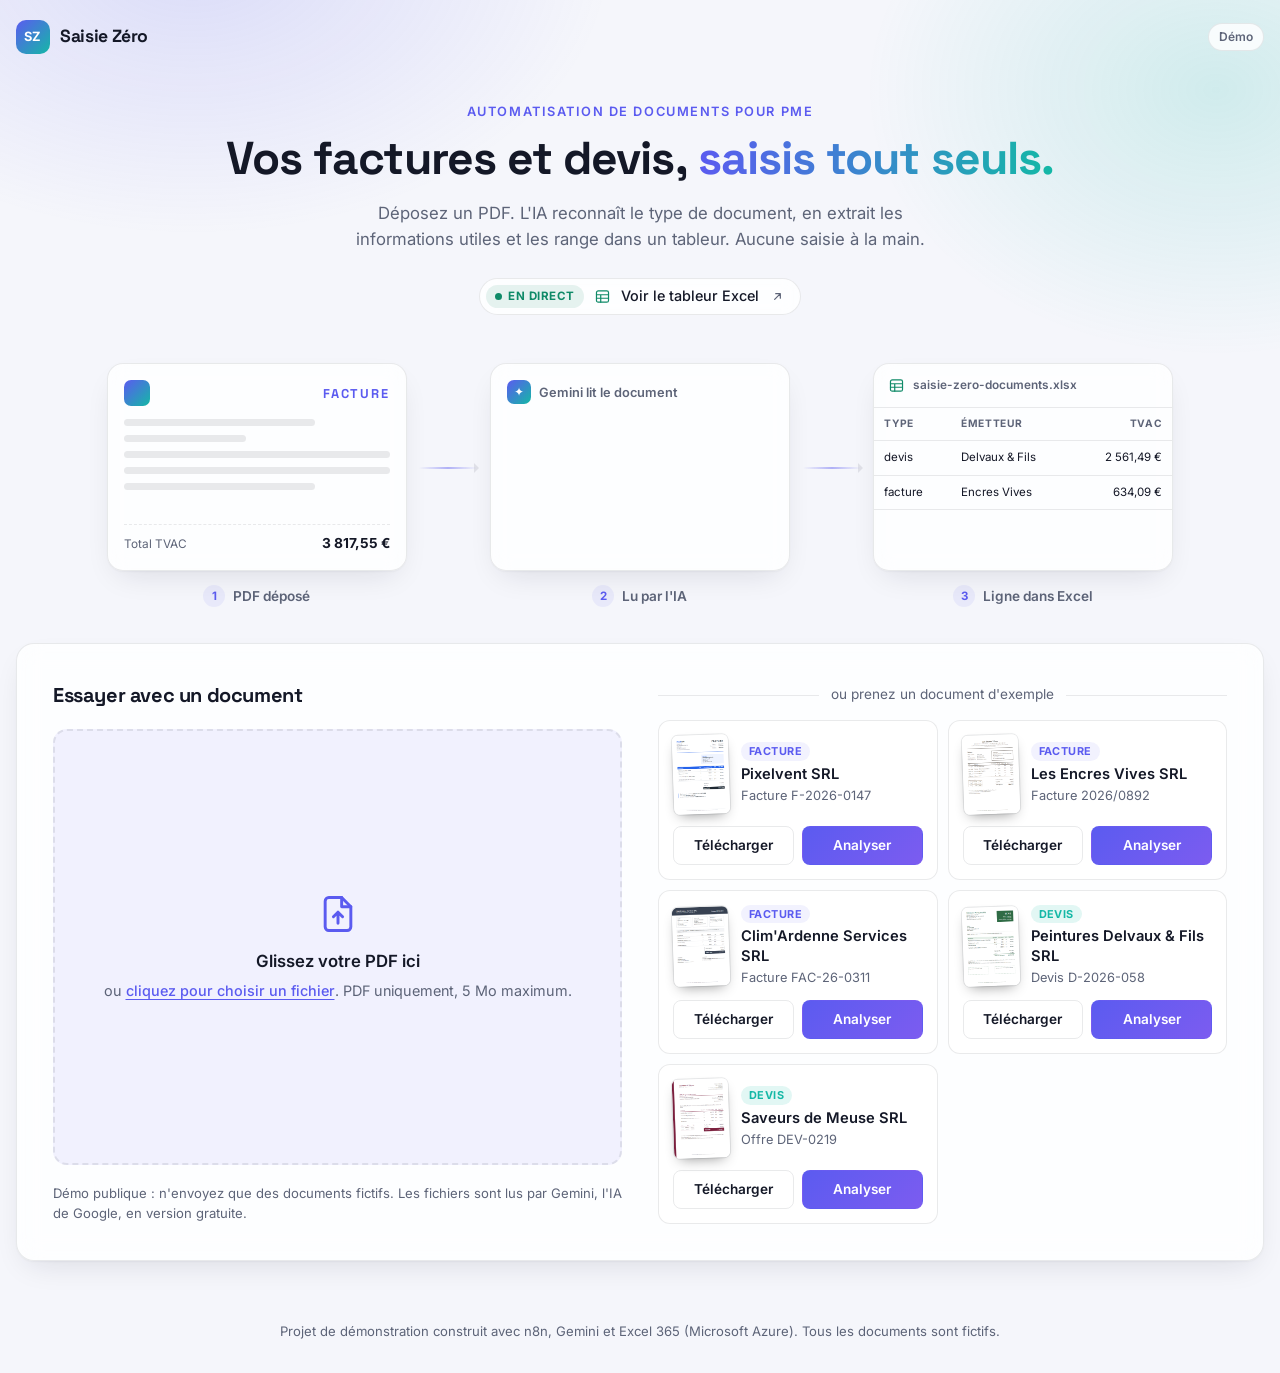
==== site/index.html @ 856dcf33 "Saisie Zéro : démo d'automatisation de factures et devis Page web (Vercel), workflow n8n (Gemini, Ex" ====
<!doctype html>
<html lang="fr">
<head>
  <meta charset="utf-8">
  <meta name="viewport" content="width=device-width, initial-scale=1">
  <title>Saisie Zéro</title>
  <meta name="description" content="Démo : l'IA lit une facture ou un devis en PDF, en extrait les informations et les range dans un tableur Excel.">
  <meta property="og:title" content="Saisie Zéro : vos factures et devis, saisis tout seuls">
  <meta property="og:description" content="Démo d'automatisation pour PME : déposez un PDF, l'IA en extrait les informations et ajoute une ligne dans un tableur Excel.">
  <meta property="og:type" content="website">
  <meta property="og:url" content="https://saisie-zero.vercel.app/">
  <meta name="theme-color" content="#0b0d17">
  <link rel="icon" href="data:image/svg+xml,%3Csvg xmlns='http://www.w3.org/2000/svg' viewBox='0 0 64 64'%3E%3Cdefs%3E%3ClinearGradient id='g' x1='0' y1='0' x2='1' y2='1'%3E%3Cstop offset='0' stop-color='%235b5bf0'/%3E%3Cstop offset='1' stop-color='%2314b8a6'/%3E%3C/linearGradient%3E%3C/defs%3E%3Crect width='64' height='64' rx='16' fill='url(%23g)'/%3E%3Ctext x='32' y='41' font-family='Arial,sans-serif' font-size='26' font-weight='700' fill='%23fff' text-anchor='middle'%3ESZ%3C/text%3E%3C/svg%3E">
  <link rel="preconnect" href="https://fonts.googleapis.com">
  <link rel="preconnect" href="https://fonts.gstatic.com" crossorigin>
  <link rel="stylesheet" href="https://fonts.googleapis.com/css2?family=Inter:wght@400;500;600;700&family=Space+Grotesk:wght@500;600;700&display=swap">
  <link rel="stylesheet" href="style.css">
</head>
<body>
  <div class="halo" aria-hidden="true"></div>

  <header class="barre">
    <div class="marque">
      <span class="marque__logo" aria-hidden="true">SZ</span>
      <span class="marque__nom">Saisie Zéro</span>
    </div>
    <span class="pastille">Démo</span>
  </header>

  <main>
    <section class="hero">
      <p class="surtitre">Automatisation de documents pour PME</p>
      <h1>Vos factures et devis, <span class="degrade">saisis tout seuls.</span></h1>
      <p class="chapo">Déposez un PDF. L'IA reconnaît le type de document, en extrait les informations utiles et les range dans un tableur. Aucune saisie à la main.</p>

      <p class="tableur-direct" id="tableur-direct" hidden>
        <a class="bouton-tableur" id="tableur-direct-a" href="#" target="_blank" rel="noopener"
           title="Ouvrez le classeur, analysez un document, puis actualisez-le : la nouvelle ligne apparaît en bas du tableau.">
          <span class="bouton-tableur__direct"><i></i>En direct</span>
          <svg class="bouton-tableur__icone" viewBox="0 0 24 24" aria-hidden="true"><rect x="3.5" y="4" width="17" height="16" rx="2.5"/><path d="M3.5 9.5h17M3.5 14.5h17M9.5 9.5V20"/></svg>
          Voir le tableur Excel
          <svg class="bouton-tableur__fleche" viewBox="0 0 24 24" aria-hidden="true"><path d="M8 16 16 8M9.5 8H16v6.5"/></svg>
        </a>
      </p>

      <!-- Animation qui raconte le traitement : PDF, lecture par l'IA, ligne dans Excel (décorative) -->
      <p class="visuellement-cache">Fonctionnement : 1. vous déposez un PDF, 2. l'IA le lit et en extrait les informations, 3. une ligne est ajoutée dans le tableur Excel.</p>
      <div class="scene" aria-hidden="true">
        <div class="scene__etape">
          <div class="scene__carte scene__pdf">
            <div class="pdf__entete"><span class="pdf__logo"></span><span class="pdf__titre">FACTURE</span></div>
            <span class="pdf__barre pdf__barre--moyenne"></span>
            <span class="pdf__barre pdf__barre--courte"></span>
            <span class="pdf__barre"></span>
            <span class="pdf__barre"></span>
            <span class="pdf__barre pdf__barre--moyenne"></span>
            <div class="pdf__total"><span>Total TVAC</span><b>3 817,55 €</b></div>
            <span class="pdf__scan"></span>
          </div>
          <p class="scene__legende"><span>1</span>PDF déposé</p>
        </div>

        <div class="scene__fleche scene__fleche--1"><span></span></div>

        <div class="scene__etape">
          <div class="scene__carte scene__ia">
            <div class="ia__tete"><span class="ia__puce">✦</span>Gemini lit le document</div>
            <div class="ia__champ ia__champ--1"><small>Fournisseur</small><b>Pixelvent SRL</b></div>
            <div class="ia__champ ia__champ--2"><small>Numéro</small><b>F-2026-0147</b></div>
            <div class="ia__champ ia__champ--3"><small>Total TVAC</small><b>3 817,55 €</b></div>
          </div>
          <p class="scene__legende"><span>2</span>Lu par l'IA</p>
        </div>

        <div class="scene__fleche scene__fleche--2"><span></span></div>

        <div class="scene__etape">
          <div class="scene__carte scene__excel">
            <div class="xl__tete">
              <svg viewBox="0 0 24 24"><rect x="3.5" y="4" width="17" height="16" rx="2.5"/><path d="M3.5 9.5h17M3.5 14.5h17M9.5 9.5V20"/></svg>
              saisie-zero-documents.xlsx
            </div>
            <div class="xl__grille">
              <span class="xl__th">Type</span><span class="xl__th">Émetteur</span><span class="xl__th">TVAC</span>
              <span>devis</span><span>Delvaux &amp; Fils</span><span>2 561,49 €</span>
              <span>facture</span><span>Encres Vives</span><span>634,09 €</span>
              <span class="xl__nouvelle">facture</span><span class="xl__nouvelle">Pixelvent SRL</span><span class="xl__nouvelle">3 817,55 €</span>
            </div>
          </div>
          <p class="scene__legende"><span>3</span>Ligne dans Excel</p>
        </div>
      </div>
    </section>

    <section class="carte depot" aria-labelledby="titre-depot">
      <div class="depot__gauche">
        <h2 id="titre-depot">Essayer avec un document</h2>

        <label class="zone-depot" id="zone-depot" for="champ-fichier" data-etat="attente">
          <input type="file" id="champ-fichier" accept="application/pdf,.pdf" hidden>
          <span class="zone-depot__icone" id="zone-icone" aria-hidden="true"></span>
          <span class="zone-depot__titre" id="zone-titre" aria-live="polite">Glissez votre PDF ici</span>
          <span class="zone-depot__aide" id="zone-aide">ou <span class="lien">cliquez pour choisir un fichier</span>. PDF uniquement, 5 Mo maximum.</span>
        </label>

        <p class="avertissement">Démo publique : n'envoyez que des documents fictifs. Les fichiers sont lus par Gemini, l'IA de Google, en version gratuite.</p>
      </div>

      <div class="depot__droite">
        <div class="separateur"><span>ou prenez un document d'exemple</span></div>
        <ul class="exemples" id="liste-exemples"></ul>
      </div>
    </section>


    <section class="carte resultat" id="resultat" aria-labelledby="titre-resultat" hidden>
      <div class="resultat__entete">
        <div>
          <p class="badge" id="resultat-type"></p>
          <h2 id="titre-resultat" class="resultat__numero">
            <span id="resultat-numero"></span>
          </h2>
        </div>
        <dl class="meta" id="resultat-meta"></dl>
      </div>

      <div class="confirmation-excel" id="lien-tableur" hidden>
        <span class="confirmation-excel__icone" aria-hidden="true">
          <svg viewBox="0 0 24 24"><rect x="3.5" y="4" width="17" height="16" rx="2.5"/><path d="M3.5 9.5h17M3.5 14.5h17M9.5 9.5V20"/></svg>
        </span>
        <div class="confirmation-excel__texte">
          <p class="confirmation-excel__titre">Ligne envoyée dans Excel</p>
          <p class="confirmation-excel__aide">Elle arrive dans le classeur public en quelques secondes. S'il est déjà ouvert, actualisez-le.</p>
        </div>
        <a class="confirmation-excel__bouton" id="lien-tableur-a" href="#" target="_blank" rel="noopener">
          Ouvrir le classeur
          <svg viewBox="0 0 24 24" aria-hidden="true"><path d="M8 16 16 8M9.5 8H16v6.5"/></svg>
        </a>
      </div>

      <div class="parties">
        <div class="partie">
          <p class="partie__role">Émetteur</p>
          <p class="partie__nom" id="resultat-emetteur-nom"></p>
          <p class="partie__tva" id="resultat-emetteur-tva"></p>
        </div>
        <div class="partie">
          <p class="partie__role">Client</p>
          <p class="partie__nom" id="resultat-client-nom"></p>
          <p class="partie__tva" id="resultat-client-tva"></p>
        </div>
      </div>

      <div class="tableau-defilant">
        <table>
          <thead>
            <tr>
              <th scope="col">Désignation</th>
              <th scope="col" class="nombre">Qté</th>
              <th scope="col" class="nombre"><span class="libelle-long">Prix unitaire HTVA</span><span class="libelle-court">P.U. HTVA</span></th>
              <th scope="col" class="nombre">TVA</th>
            </tr>
          </thead>
          <tbody id="resultat-lignes"></tbody>
        </table>
      </div>

      <dl class="totaux" id="resultat-totaux"></dl>
    </section>
  </main>

  <footer class="pied">
    Projet de démonstration construit avec n8n, Gemini et Excel 365 (Microsoft Azure). Tous les documents sont fictifs.
  </footer>

  <div class="voile-depot" id="voile-depot" aria-hidden="true">
    <div class="voile-depot__cadre">Lâchez le PDF pour l'analyser</div>
  </div>

  <script src="config.js"></script>
  <script src="app.js"></script>
</body>
</html>
---- site/style.css ----
:root {
  --fond: #f5f6fb;
  --fond-halo-1: rgba(99, 102, 241, 0.18);
  --fond-halo-2: rgba(20, 184, 166, 0.16);
  --carte: rgba(255, 255, 255, 0.82);
  --carte-pleine: #ffffff;
  --texte: #141827;
  --discret: #5d6478;
  --bordure: rgba(20, 24, 39, 0.09);
  --accent: #5b5bf0;
  --accent-2: #14b8a6;
  --accent-doux: rgba(91, 91, 240, 0.08);
  --erreur: #c0262d;
  --erreur-doux: rgba(192, 38, 45, 0.08);
  --succes: #0f8a68;
  --succes-doux: rgba(15, 138, 104, 0.1);
  --ombre: 0 1px 2px rgba(20, 24, 39, 0.04), 0 12px 32px -12px rgba(20, 24, 39, 0.14);
  color-scheme: light;
}

@media (prefers-color-scheme: dark) {
  :root {
    --fond: #0b0d17;
    --fond-halo-1: rgba(99, 102, 241, 0.28);
    --fond-halo-2: rgba(20, 184, 166, 0.18);
    --carte: rgba(22, 25, 41, 0.78);
    --carte-pleine: #161929;
    --texte: #eceef7;
    --discret: #9aa0b8;
    --bordure: rgba(255, 255, 255, 0.08);
    --accent: #8b8cff;
    --accent-2: #2dd4bf;
    --accent-doux: rgba(139, 140, 255, 0.1);
    --erreur: #ff8a8f;
    --erreur-doux: rgba(255, 138, 143, 0.1);
    --succes: #4ade9b;
    --succes-doux: rgba(74, 222, 155, 0.1);
    --ombre: 0 1px 2px rgba(0, 0, 0, 0.3), 0 16px 40px -16px rgba(0, 0, 0, 0.6);
    color-scheme: dark;
  }
}

/* Un élément marqué hidden reste caché, même si une autre règle lui donne un display. */
[hidden] { display: none !important; }

* { box-sizing: border-box; }

body {
  margin: 0;
  min-height: 100vh;
  background: var(--fond);
  color: var(--texte);
  font-family: "Inter", system-ui, -apple-system, "Segoe UI", sans-serif;
  line-height: 1.55;
  -webkit-font-smoothing: antialiased;
}

.halo {
  position: fixed;
  inset: 0;
  z-index: -1;
  pointer-events: none;
  background:
    radial-gradient(600px 400px at 15% -5%, var(--fond-halo-1), transparent 70%),
    radial-gradient(500px 380px at 95% 10%, var(--fond-halo-2), transparent 70%);
}

h1, h2, .marque__nom, .resultat__numero, .totaux .total-final {
  font-family: "Space Grotesk", "Inter", sans-serif;
  letter-spacing: -0.02em;
}

a { color: var(--accent); }

/* Barre du haut */
.barre {
  max-width: 1280px;
  margin: 0 auto;
  padding: 20px 16px 0;
  display: flex;
  align-items: center;
  justify-content: space-between;
}
.marque { display: flex; align-items: center; gap: 10px; }
.marque__logo {
  display: grid;
  place-items: center;
  width: 34px;
  height: 34px;
  border-radius: 10px;
  background: linear-gradient(135deg, var(--accent), var(--accent-2));
  color: #fff;
  font-weight: 700;
  font-size: 0.8rem;
  letter-spacing: 0.02em;
}
.marque__nom { font-weight: 700; font-size: 1.1rem; }
.pastille {
  font-size: 0.75rem;
  font-weight: 600;
  padding: 4px 10px;
  border-radius: 999px;
  border: 1px solid var(--bordure);
  color: var(--discret);
  background: var(--carte);
}

main {
  max-width: 1280px;
  margin: 0 auto;
  padding: 0 16px 40px;
}

/* Accroche */
.hero { padding: 56px 0 36px; text-align: center; }
.surtitre {
  margin: 0 0 12px;
  font-size: 0.8rem;
  font-weight: 600;
  text-transform: uppercase;
  letter-spacing: 0.12em;
  color: var(--accent);
}
.hero h1 {
  margin: 0 auto 16px;
  max-width: 720px;
  font-size: clamp(2rem, 5vw, 3.2rem);
  line-height: 1.08;
}
.degrade {
  background: linear-gradient(90deg, var(--accent), var(--accent-2));
  -webkit-background-clip: text;
  background-clip: text;
  color: transparent;
}
.chapo { margin: 0 auto; max-width: 600px; color: var(--discret); font-size: 1.05rem; }

/* Bouton discret vers le classeur Excel public */
.tableur-direct { margin: 26px auto 0; display: flex; justify-content: center; }
.bouton-tableur {
  display: inline-flex;
  align-items: center;
  gap: 10px;
  padding: 6px 14px 6px 6px;
  border-radius: 999px;
  border: 1px solid var(--bordure);
  background: var(--carte);
  color: var(--texte);
  font-weight: 500;
  font-size: 0.9rem;
  text-decoration: none;
  backdrop-filter: blur(8px);
  transition: border-color 0.2s, transform 0.2s, box-shadow 0.2s;
}
.bouton-tableur:hover {
  border-color: color-mix(in srgb, var(--succes) 55%, transparent);
  box-shadow: 0 0 0 4px var(--succes-doux);
  transform: translateY(-1px);
}
.bouton-tableur__direct {
  display: inline-flex;
  align-items: center;
  gap: 6px;
  padding: 3px 9px;
  border-radius: 999px;
  background: var(--succes-doux);
  color: var(--succes);
  font-size: 0.72rem;
  font-weight: 700;
  letter-spacing: 0.04em;
  text-transform: uppercase;
}
.bouton-tableur__direct i {
  width: 7px;
  height: 7px;
  border-radius: 50%;
  background: var(--succes);
  animation: pouls 1.8s ease-out infinite;
}
@keyframes pouls {
  0% { box-shadow: 0 0 0 0 color-mix(in srgb, var(--succes) 60%, transparent); }
  70%, 100% { box-shadow: 0 0 0 7px transparent; }
}
.bouton-tableur svg { width: 17px; height: 17px; fill: none; stroke: currentColor; stroke-width: 1.7; stroke-linecap: round; stroke-linejoin: round; }
.bouton-tableur__icone { color: var(--succes); }
.bouton-tableur__fleche { color: var(--discret); transition: transform 0.2s; }
.bouton-tableur:hover .bouton-tableur__fleche { transform: translate(2px, -2px); color: var(--texte); }

.visuellement-cache {
  position: absolute;
  width: 1px;
  height: 1px;
  overflow: hidden;
  clip: rect(0 0 0 0);
  white-space: nowrap;
}

/* Scène animée : PDF, lecture par l'IA, ligne dans Excel. Un cycle dure 9 s, toutes les étapes sont synchronisées. */
.scene {
  --cycle: 9s;
  margin: 48px auto 0;
  max-width: 1080px;
  display: grid;
  grid-template-columns: 1fr 70px 1fr 70px 1fr;
  align-items: center;
  text-align: left;
}
.scene__etape { display: flex; flex-direction: column; align-items: center; gap: 14px; }
.scene__carte {
  position: relative;
  width: 100%;
  max-width: 300px;
  height: 208px;
  padding: 16px;
  border-radius: 16px;
  border: 1px solid var(--bordure);
  background: var(--carte);
  box-shadow: var(--ombre);
  overflow: hidden;
  backdrop-filter: blur(10px);
}
.scene__legende {
  margin: 0;
  display: flex;
  align-items: center;
  gap: 8px;
  font-size: 0.85rem;
  font-weight: 600;
  color: var(--discret);
}
.scene__legende span {
  display: grid;
  place-items: center;
  width: 22px;
  height: 22px;
  border-radius: 50%;
  background: var(--accent-doux);
  color: var(--accent);
  font-size: 0.72rem;
  font-weight: 700;
}

/* 1. Le PDF, balayé par un trait lumineux */
.scene__pdf { display: flex; flex-direction: column; gap: 9px; animation: pdf-actif var(--cycle) ease-in-out infinite; }
.pdf__entete { display: flex; align-items: center; justify-content: space-between; margin-bottom: 4px; }
.pdf__logo { width: 26px; height: 26px; border-radius: 7px; background: linear-gradient(135deg, var(--accent), var(--accent-2)); }
.pdf__titre { font-family: "Space Grotesk", sans-serif; font-size: 0.8rem; font-weight: 700; letter-spacing: 0.14em; color: var(--accent); }
.pdf__barre { display: block; height: 7px; width: 100%; border-radius: 4px; background: var(--bordure); }
.pdf__barre--moyenne { width: 72%; }
.pdf__barre--courte { width: 46%; }
.pdf__total {
  margin-top: auto;
  display: flex;
  justify-content: space-between;
  align-items: baseline;
  padding-top: 8px;
  gap: 10px;
  border-top: 1px dashed var(--bordure);
  font-size: 0.74rem;
  color: var(--discret);
}
.pdf__total b { color: var(--texte); font-size: 0.86rem; white-space: nowrap; }
.pdf__scan {
  position: absolute;
  left: 0;
  right: 0;
  top: 0;
  height: 44px;
  background: linear-gradient(180deg, transparent, color-mix(in srgb, var(--accent) 22%, transparent) 70%, var(--accent));
  opacity: 0;
  animation: scan var(--cycle) ease-in-out infinite;
}
@keyframes scan {
  0%, 4% { transform: translateY(-50px); opacity: 0; }
  8% { opacity: 1; }
  28% { transform: translateY(208px); opacity: 1; }
  30%, 100% { transform: translateY(208px); opacity: 0; }
}
@keyframes pdf-actif {
  0%, 4%, 32%, 100% { border-color: var(--bordure); }
  10%, 26% { border-color: color-mix(in srgb, var(--accent) 60%, transparent); }
}

/* Flèches : un point lumineux voyage d'une étape à l'autre */
.scene__fleche { position: relative; height: 2px; margin: 0 6px 34px; background: linear-gradient(90deg, transparent, color-mix(in srgb, var(--accent) 45%, transparent), transparent); }
.scene__fleche::after {
  content: "";
  position: absolute;
  right: -2px;
  top: -4px;
  border: 5px solid transparent;
  border-left-color: var(--bordure);
  border-right: 0;
}
.scene__fleche span {
  position: absolute;
  top: -3px;
  left: 0;
  width: 8px;
  height: 8px;
  border-radius: 50%;
  background: var(--accent-2);
  box-shadow: 0 0 12px var(--accent-2);
  opacity: 0;
}
.scene__fleche--1 span { animation: voyage-1 var(--cycle) ease-in-out infinite; }
.scene__fleche--2 span { animation: voyage-2 var(--cycle) ease-in-out infinite; }
@keyframes voyage-1 {
  0%, 28% { left: 0; opacity: 0; }
  30% { opacity: 1; }
  38% { left: calc(100% - 8px); opacity: 1; }
  40%, 100% { left: calc(100% - 8px); opacity: 0; }
}
@keyframes voyage-2 {
  0%, 58% { left: 0; opacity: 0; }
  60% { opacity: 1; }
  68% { left: calc(100% - 8px); opacity: 1; }
  70%, 100% { left: calc(100% - 8px); opacity: 0; }
}

/* 2. L'IA : les champs extraits apparaissent un par un */
.scene__ia { display: flex; flex-direction: column; gap: 8px; }
.ia__tete { display: flex; align-items: center; gap: 8px; font-size: 0.8rem; font-weight: 600; color: var(--discret); margin-bottom: 2px; }
.ia__puce {
  display: grid;
  place-items: center;
  width: 24px;
  height: 24px;
  border-radius: 7px;
  background: linear-gradient(135deg, var(--accent), var(--accent-2));
  color: #fff;
  font-size: 0.75rem;
  animation: reflexion var(--cycle) ease-in-out infinite;
}
@keyframes reflexion {
  0%, 38%, 62%, 100% { transform: scale(1); }
  44%, 56% { transform: scale(1.12) rotate(12deg); }
}
.ia__champ {
  display: flex;
  justify-content: space-between;
  align-items: baseline;
  gap: 10px;
  padding: 7px 10px;
  border-radius: 9px;
  border: 1px solid var(--bordure);
  background: var(--accent-doux);
  font-size: 0.8rem;
  opacity: 0;
  transform: translateY(6px);
}
.ia__champ small { color: var(--discret); font-size: 0.7rem; }
.ia__champ b { white-space: nowrap; }
.ia__champ--1 { animation: champ-1 var(--cycle) ease-out infinite; }
.ia__champ--2 { animation: champ-2 var(--cycle) ease-out infinite; }
.ia__champ--3 { animation: champ-3 var(--cycle) ease-out infinite; }
@keyframes champ-1 { 0%, 40% { opacity: 0; transform: translateY(6px); } 44%, 92% { opacity: 1; transform: none; } 97%, 100% { opacity: 0; transform: none; } }
@keyframes champ-2 { 0%, 46% { opacity: 0; transform: translateY(6px); } 50%, 92% { opacity: 1; transform: none; } 97%, 100% { opacity: 0; transform: none; } }
@keyframes champ-3 { 0%, 52% { opacity: 0; transform: translateY(6px); } 56%, 92% { opacity: 1; transform: none; } 97%, 100% { opacity: 0; transform: none; } }

/* 3. Excel : la nouvelle ligne arrive en bas du tableau */
.scene__excel { padding: 0; }
.xl__tete {
  display: flex;
  align-items: center;
  gap: 8px;
  padding: 12px 14px;
  border-bottom: 1px solid var(--bordure);
  font-size: 0.74rem;
  font-weight: 600;
  color: var(--discret);
}
.xl__tete svg { width: 17px; height: 17px; flex-shrink: 0; fill: none; stroke: var(--succes); stroke-width: 1.7; stroke-linecap: round; stroke-linejoin: round; }
.xl__grille { display: grid; grid-template-columns: 0.8fr 1.3fr 1fr; font-size: 0.72rem; }
.xl__grille span {
  padding: 8px 10px;
  border-bottom: 1px solid var(--bordure);
  white-space: nowrap;
  overflow: hidden;
  text-overflow: ellipsis;
}
.xl__grille span:nth-child(3n) { text-align: right; }
.xl__th { font-weight: 700; color: var(--discret); text-transform: uppercase; font-size: 0.64rem; letter-spacing: 0.06em; }
.xl__nouvelle { font-weight: 600; opacity: 0; animation: nouvelle-ligne var(--cycle) ease-out infinite; }
@keyframes nouvelle-ligne {
  0%, 68% { opacity: 0; transform: translateY(10px); background: transparent; }
  72% { opacity: 1; transform: none; background: color-mix(in srgb, var(--succes) 28%, transparent); }
  86%, 92% { opacity: 1; transform: none; background: var(--succes-doux); }
  97%, 100% { opacity: 0; transform: none; background: transparent; }
}

/* Téléphone : les étapes s'empilent, les flèches deviennent verticales */
@media (max-width: 760px) {
  .scene { grid-template-columns: 1fr; justify-items: center; gap: 6px; }
  .scene__etape { width: 100%; max-width: 300px; }
  .scene__carte { max-width: none; height: 190px; }
  .scene__fleche { width: 2px; height: 34px; margin: 4px 0 8px; }
  .scene__fleche::after { right: -4px; top: auto; bottom: -2px; border: 5px solid transparent; border-top-color: var(--bordure); border-bottom: 0; }
  .scene__fleche span { left: -3px; }
  .scene__fleche--1 span { animation-name: descente-1; }
  .scene__fleche--2 span { animation-name: descente-2; }
}
@keyframes descente-1 { 0%, 28% { top: 0; opacity: 0; } 30% { opacity: 1; } 38% { top: calc(100% - 8px); opacity: 1; } 40%, 100% { top: calc(100% - 8px); opacity: 0; } }
@keyframes descente-2 { 0%, 58% { top: 0; opacity: 0; } 60% { opacity: 1; } 68% { top: calc(100% - 8px); opacity: 1; } 70%, 100% { top: calc(100% - 8px); opacity: 0; } }

/* Mouvement réduit demandé par le système : état final directement, sans animation */
@media (prefers-reduced-motion: reduce) {
  .scene *, .bouton-tableur__direct i { animation: none !important; }
  .ia__champ, .xl__nouvelle { opacity: 1; transform: none; }
  .xl__nouvelle { background: var(--succes-doux); }
  .pdf__scan, .scene__fleche span { display: none; }
}

/* Cartes */
.carte {
  background: var(--carte);
  backdrop-filter: blur(12px);
  border: 1px solid var(--bordure);
  border-radius: 18px;
  padding: 28px;
  margin-bottom: 20px;
  box-shadow: var(--ombre);
}
.carte h2 { margin: 0 0 18px; font-size: 1.25rem; }

/* Zone de dépôt */
.zone-depot {
  display: flex;
  flex-direction: column;
  align-items: center;
  gap: 6px;
  padding: 40px 16px;
  border: 2px dashed var(--bordure);
  border-radius: 14px;
  text-align: center;
  cursor: pointer;
  background: var(--accent-doux);
  transition: border-color 0.2s, background 0.2s, transform 0.2s;
}
.zone-depot:hover,
.zone-depot.survol {
  border-color: var(--accent);
  background: rgba(91, 91, 240, 0.14);
}
.zone-depot.survol { transform: scale(1.01); }
.zone-depot__icone {
  display: grid;
  place-items: center;
  width: 44px;
  height: 44px;
  margin-bottom: 6px;
}
.zone-depot__icone svg {
  width: 44px;
  height: 44px;
  fill: none;
  stroke: var(--accent);
  stroke-width: 1.6;
  stroke-linecap: round;
  stroke-linejoin: round;
}
.zone-depot__titre { font-weight: 600; font-size: 1.05rem; overflow-wrap: anywhere; }
.zone-depot__aide { color: var(--discret); font-size: 0.9rem; }
/* Étapes affichées dans la zone pendant l'analyse */
.etapes-analyse {
  list-style: none;
  margin: 6px auto 0;
  padding: 0;
  display: grid;
  gap: 6px;
  text-align: left;
  width: max-content;
  max-width: 100%;
}
.etapes-analyse li {
  display: flex;
  align-items: center;
  gap: 10px;
  color: var(--discret);
  opacity: 0.55;
  transition: opacity 0.3s, color 0.3s;
}
.etapes-analyse li::before {
  content: "";
  flex-shrink: 0;
  width: 16px;
  height: 16px;
  border-radius: 50%;
  border: 2px solid var(--bordure);
  box-sizing: border-box;
}
.etapes-analyse li.en-cours { opacity: 1; color: var(--texte); font-weight: 600; }
.etapes-analyse li.en-cours::before {
  border-color: var(--accent);
  border-right-color: transparent;
  animation: tourner 0.8s linear infinite;
}
.etapes-analyse li.fait { opacity: 1; }
.etapes-analyse li.fait::before {
  border: none;
  background: var(--succes) url("data:image/svg+xml,%3Csvg xmlns='http://www.w3.org/2000/svg' viewBox='0 0 16 16'%3E%3Cpath d='m4.5 8.2 2.3 2.3 4.7-4.9' fill='none' stroke='%23fff' stroke-width='2' stroke-linecap='round' stroke-linejoin='round'/%3E%3C/svg%3E") center / 14px no-repeat;
}
.etapes-analyse__temps { display: block; margin-top: 10px; font-size: 0.8rem; color: var(--discret); }
.zone-depot .lien { color: var(--accent); font-weight: 500; text-decoration: underline; text-underline-offset: 3px; }

/* La zone de dépôt affiche aussi l'avancement : analyse en cours, terminé ou erreur */
.zone-depot[data-etat="chargement"] {
  cursor: progress;
  border-style: solid;
  border-color: var(--accent);
  animation: pulsation 1.8s ease-in-out infinite;
}
.zone-depot[data-etat="chargement"] .roue { width: 40px; height: 40px; }
.zone-depot[data-etat="termine"] { border-style: solid; border-color: var(--succes); background: var(--succes-doux); }
.zone-depot[data-etat="termine"] svg { stroke: var(--succes); stroke-width: 2; }
.zone-depot[data-etat="erreur"] { border-style: solid; border-color: var(--erreur); background: var(--erreur-doux); }
.zone-depot[data-etat="erreur"] svg { stroke: var(--erreur); stroke-width: 2; }
.zone-depot[data-etat="erreur"] .zone-depot__titre { color: var(--erreur); }
@keyframes pulsation {
  50% { background: rgba(91, 91, 240, 0.16); }
}

.separateur {
  display: flex;
  align-items: center;
  gap: 12px;
  margin: 26px 0 14px;
  color: var(--discret);
  font-size: 0.85rem;
}
.separateur::before,
.separateur::after { content: ""; flex: 1; height: 1px; background: var(--bordure); }

/* Exemples */
.exemples {
  list-style: none;
  margin: 0;
  padding: 0;
  display: grid;
  grid-template-columns: repeat(auto-fill, minmax(240px, 1fr));
  gap: 10px;
}
.exemple {
  display: flex;
  flex-direction: column;
  gap: 12px;
  padding: 14px;
  border: 1px solid var(--bordure);
  border-radius: 12px;
  background: var(--carte-pleine);
  transition: border-color 0.2s, transform 0.2s;
}
.exemple:hover { border-color: var(--accent); transform: translateY(-2px); }
.exemple__haut { display: flex; align-items: center; gap: 12px; }
.exemple__apercu {
  flex-shrink: 0;
  width: 56px;
  height: 79px;
  object-fit: cover;
  object-position: top;
  border-radius: 6px;
  background: #fff;
  box-shadow: 0 0 0 1px var(--bordure), 0 6px 14px -6px rgba(0, 0, 0, 0.45);
  transform: rotate(-2deg);
  transition: transform 0.25s ease;
}
.exemple:hover .exemple__apercu { transform: rotate(0deg) scale(1.06); }
.exemple__infos { display: flex; flex-direction: column; align-items: flex-start; gap: 2px; min-width: 0; }
.exemple__genre {
  margin-bottom: 2px;
  padding: 1px 8px;
  border-radius: 999px;
  font-size: 0.68rem;
  font-weight: 700;
  letter-spacing: 0.04em;
  text-transform: uppercase;
}
.exemple__genre.facture { background: var(--accent-doux); color: var(--accent); }
.exemple__genre.devis { background: rgba(20, 184, 166, 0.12); color: var(--accent-2); }
.exemple__nom { font-weight: 600; font-size: 0.92rem; line-height: 1.3; }
.exemple__type { color: var(--discret); font-size: 0.8rem; }
.exemple__actions { display: flex; gap: 8px; }

button,
.bouton-lien {
  flex: 1;
  font: inherit;
  font-size: 0.85rem;
  font-weight: 600;
  padding: 8px 12px;
  border-radius: 8px;
  border: 1px solid transparent;
  text-align: center;
  text-decoration: none;
  cursor: pointer;
  transition: filter 0.2s, background 0.2s;
}
button {
  background: linear-gradient(135deg, var(--accent), #7c5cf0);
  color: #fff;
}
button:hover { filter: brightness(1.08); }
.bouton-lien { border-color: var(--bordure); color: var(--texte); background: transparent; }
.bouton-lien:hover { background: var(--accent-doux); }
button:disabled { opacity: 0.45; cursor: not-allowed; filter: none; }

.avertissement { margin: 18px 0 0; font-size: 0.82rem; color: var(--discret); }

.roue {
  width: 28px;
  height: 28px;
  flex-shrink: 0;
  border-radius: 50%;
  background: conic-gradient(from 0deg, transparent, var(--accent), var(--accent-2));
  -webkit-mask: radial-gradient(farthest-side, transparent calc(100% - 4px), #000 calc(100% - 3px));
  mask: radial-gradient(farthest-side, transparent calc(100% - 4px), #000 calc(100% - 3px));
  animation: tourner 0.9s linear infinite;
}
@keyframes tourner { to { transform: rotate(360deg); } }

/* Résultat */
.resultat { animation: apparaitre 0.35s ease-out; }

/* Apparition du résultat, morceau par morceau (--i est posé par app.js) */
.resultat.revele .revele-morceau {
  animation: surgir 0.5s cubic-bezier(0.2, 0.8, 0.2, 1) both;
  animation-delay: calc(var(--i, 0) * 70ms);
}
@keyframes surgir {
  from { opacity: 0; transform: translateY(10px); filter: blur(3px); }
  to { opacity: 1; transform: none; filter: none; }
}

/* Encadré de confirmation : la ligne part dans Excel */
.confirmation-excel {
  display: flex;
  align-items: center;
  gap: 14px;
  margin: 0 0 22px;
  padding: 14px 16px;
  border-radius: 14px;
  border: 1px solid color-mix(in srgb, var(--succes) 40%, transparent);
  background: linear-gradient(100deg, var(--succes-doux), transparent 70%);
}
.confirmation-excel__icone {
  display: grid;
  place-items: center;
  flex-shrink: 0;
  width: 40px;
  height: 40px;
  border-radius: 11px;
  background: var(--succes-doux);
  color: var(--succes);
}
.confirmation-excel__icone svg,
.confirmation-excel__bouton svg { width: 20px; height: 20px; fill: none; stroke: currentColor; stroke-width: 1.7; stroke-linecap: round; stroke-linejoin: round; }
.confirmation-excel__texte { flex: 1; min-width: 0; }
.confirmation-excel__texte p { margin: 0; }
.confirmation-excel__titre { font-weight: 700; }
.confirmation-excel__aide { color: var(--discret); font-size: 0.86rem; }
.confirmation-excel__bouton {
  flex-shrink: 0;
  display: inline-flex;
  align-items: center;
  gap: 6px;
  padding: 9px 14px;
  border-radius: 10px;
  background: var(--succes);
  color: var(--fond);
  font-weight: 700;
  font-size: 0.88rem;
  text-decoration: none;
  transition: filter 0.2s, transform 0.2s;
}
.confirmation-excel__bouton svg { width: 16px; height: 16px; stroke-width: 2.2; }
.confirmation-excel__bouton:hover { filter: brightness(1.08); transform: translateY(-1px); }
@media (max-width: 560px) {
  .confirmation-excel { flex-wrap: wrap; }
  .confirmation-excel__bouton { width: 100%; justify-content: center; }
}
@media (prefers-reduced-motion: reduce) {
  .resultat.revele .revele-morceau { animation: none; }
}

@keyframes apparaitre { from { opacity: 0; transform: translateY(8px); } }

.resultat__entete {
  display: flex;
  flex-wrap: wrap;
  justify-content: space-between;
  align-items: flex-start;
  gap: 16px;
  margin-bottom: 22px;
}
.resultat__numero { margin: 6px 0 0; font-size: 1.6rem; }
.badge {
  display: inline-flex;
  align-items: center;
  gap: 6px;
  margin: 0;
  padding: 4px 12px;
  border-radius: 999px;
  background: var(--succes-doux);
  color: var(--succes);
  font-size: 0.82rem;
  font-weight: 600;
}
.badge::before { content: ""; width: 7px; height: 7px; border-radius: 50%; background: currentColor; }
.badge.inconnu { background: var(--erreur-doux); color: var(--erreur); }

.meta { display: flex; gap: 24px; margin: 0; }
.meta dt { font-size: 0.78rem; color: var(--discret); }
.meta dd { margin: 2px 0 0; font-weight: 600; }

.parties {
  display: grid;
  grid-template-columns: 1fr 1fr;
  gap: 12px;
  margin-bottom: 22px;
}
.partie {
  padding: 16px;
  border-radius: 12px;
  border: 1px solid var(--bordure);
  background: var(--carte-pleine);
}
.partie p { margin: 0; }
.partie__role {
  font-size: 0.72rem;
  font-weight: 600;
  text-transform: uppercase;
  letter-spacing: 0.1em;
  color: var(--discret);
}
.partie__nom { margin-top: 6px !important; font-weight: 600; }
.partie__tva { color: var(--discret); font-size: 0.88rem; font-variant-numeric: tabular-nums; }

.tableau-defilant {
  overflow-x: auto;
  border: 1px solid var(--bordure);
  border-radius: 12px;
  background: var(--carte-pleine);
}
table { width: 100%; border-collapse: collapse; font-size: 0.92rem; }
th, td { padding: 12px 14px; text-align: left; vertical-align: top; }
th {
  font-size: 0.75rem;
  font-weight: 600;
  text-transform: uppercase;
  letter-spacing: 0.06em;
  color: var(--discret);
  border-bottom: 1px solid var(--bordure);
}
tbody tr + tr td { border-top: 1px solid var(--bordure); }
.nombre { text-align: right; white-space: nowrap; font-variant-numeric: tabular-nums; }
.libelle-court { display: none; }
@media (max-width: 560px) {
  th, td { padding: 10px 8px; }
  table { font-size: 0.84rem; }
  th { font-size: 0.66rem; letter-spacing: 0.03em; }
  .libelle-long { display: none; }
  .libelle-court { display: inline; }
}

.totaux {
  display: grid;
  grid-template-columns: 1fr max-content;
  gap: 8px 24px;
  max-width: 340px;
  margin: 20px 0 0 auto;
  font-variant-numeric: tabular-nums;
}
.totaux dt { color: var(--discret); }
.totaux dd { margin: 0; text-align: right; }
.totaux .total-final {
  padding-top: 10px;
  border-top: 1px solid var(--bordure);
  font-size: 1.2rem;
  font-weight: 700;
  color: var(--texte);
}


.pied {
  max-width: 1280px;
  margin: 0 auto;
  padding: 0 16px 32px;
  text-align: center;
  color: var(--discret);
  font-size: 0.82rem;
}

/* Voile affiché quand on glisse un fichier au-dessus de la page */
.voile-depot {
  position: fixed;
  inset: 0;
  z-index: 10;
  display: grid;
  place-items: center;
  padding: 16px;
  background: rgba(11, 13, 23, 0.55);
  backdrop-filter: blur(4px);
  opacity: 0;
  pointer-events: none;
  transition: opacity 0.15s;
}
.voile-depot.visible { opacity: 1; }
.voile-depot__cadre {
  padding: 48px 56px;
  border: 2px dashed #fff;
  border-radius: 18px;
  color: #fff;
  font-family: "Space Grotesk", sans-serif;
  font-size: 1.4rem;
  font-weight: 600;
  text-align: center;
}

@media (max-width: 600px) {
  .hero { padding: 36px 0 24px; }
  .carte { padding: 18px; border-radius: 14px; }
  .parties { grid-template-columns: 1fr; }
  .meta { gap: 16px; }
}

/* Grand écran : dépôt à gauche, exemples à droite */
@media (min-width: 960px) {
  .depot {
    display: grid;
    grid-template-columns: 1fr 1fr;
    gap: 36px;
    padding: 36px;
  }
  .depot__gauche { display: flex; flex-direction: column; }
  .depot .zone-depot { flex: 1; justify-content: center; }
  .depot__droite .separateur { margin-top: 4px; }
  .depot .exemples { grid-template-columns: 1fr 1fr; }
  .hero { padding: 48px 0 36px; }
  /* Le titre tient sur une seule ligne sur grand écran */
  .hero h1 { max-width: none; white-space: nowrap; font-size: clamp(2.2rem, 3.6vw, 3.2rem); }
}
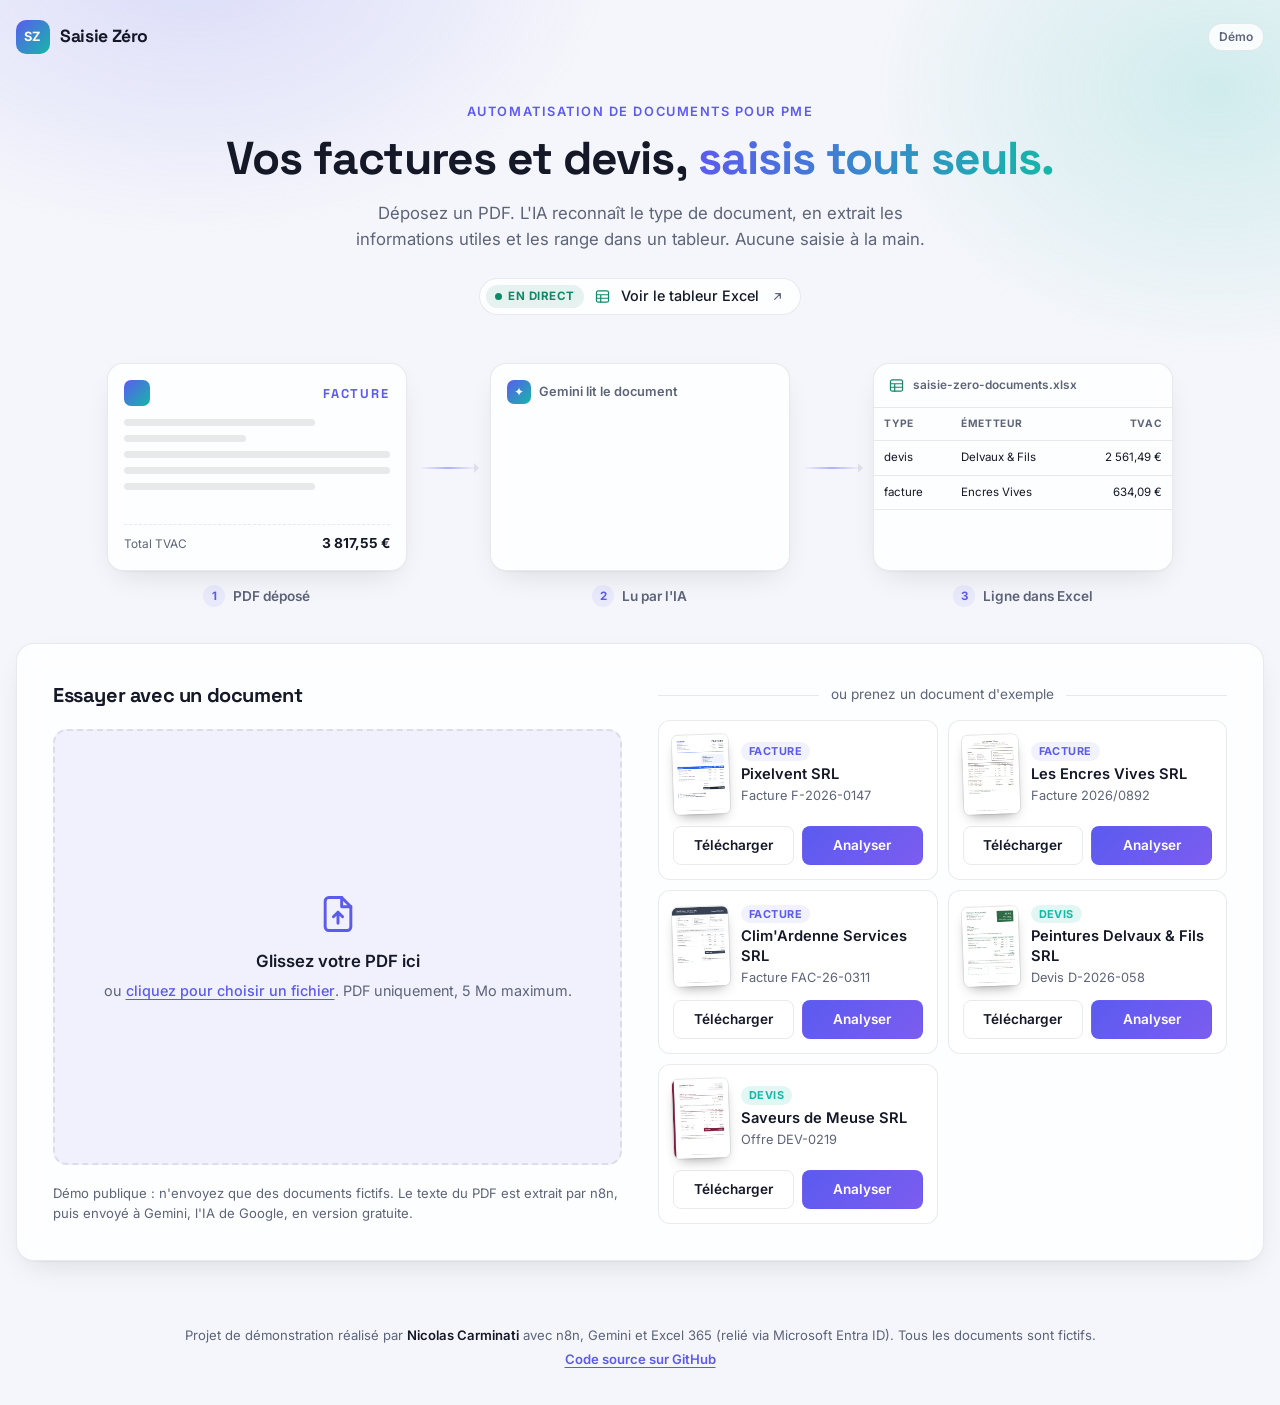
==== commit 5d8a593c: "Page : vrai statut Excel, accès clavier, auteur et lien GitHub, délai de 4 minutes Co-Authored-By: C" ====
--- a/site/index.html
+++ b/site/index.html
@@ -97,13 +97,13 @@
         <h2 id="titre-depot">Essayer avec un document</h2>
 
         <label class="zone-depot" id="zone-depot" for="champ-fichier" data-etat="attente">
-          <input type="file" id="champ-fichier" accept="application/pdf,.pdf" hidden>
+          <input type="file" id="champ-fichier" class="visuellement-cache" accept="application/pdf,.pdf">
           <span class="zone-depot__icone" id="zone-icone" aria-hidden="true"></span>
           <span class="zone-depot__titre" id="zone-titre" aria-live="polite">Glissez votre PDF ici</span>
           <span class="zone-depot__aide" id="zone-aide">ou <span class="lien">cliquez pour choisir un fichier</span>. PDF uniquement, 5 Mo maximum.</span>
         </label>
 
-        <p class="avertissement">Démo publique : n'envoyez que des documents fictifs. Les fichiers sont lus par Gemini, l'IA de Google, en version gratuite.</p>
+        <p class="avertissement">Démo publique : n'envoyez que des documents fictifs. Le texte du PDF est extrait par n8n, puis envoyé à Gemini, l'IA de Google, en version gratuite.</p>
       </div>
 
       <div class="depot__droite">
@@ -129,8 +129,8 @@
           <svg viewBox="0 0 24 24"><rect x="3.5" y="4" width="17" height="16" rx="2.5"/><path d="M3.5 9.5h17M3.5 14.5h17M9.5 9.5V20"/></svg>
         </span>
         <div class="confirmation-excel__texte">
-          <p class="confirmation-excel__titre">Ligne envoyée dans Excel</p>
-          <p class="confirmation-excel__aide">Elle arrive dans le classeur public en quelques secondes. S'il est déjà ouvert, actualisez-le.</p>
+          <p class="confirmation-excel__titre" id="confirmation-titre">Ligne ajoutée dans Excel</p>
+          <p class="confirmation-excel__aide" id="confirmation-aide">Elle est visible dans le classeur public. S'il est déjà ouvert, actualisez-le.</p>
         </div>
         <a class="confirmation-excel__bouton" id="lien-tableur-a" href="#" target="_blank" rel="noopener">
           Ouvrir le classeur
@@ -170,7 +170,8 @@
   </main>
 
   <footer class="pied">
-    Projet de démonstration construit avec n8n, Gemini et Excel 365 (Microsoft Azure). Tous les documents sont fictifs.
+    <p>Projet de démonstration réalisé par <strong>Nicolas Carminati</strong> avec n8n, Gemini et Excel 365 (relié via Microsoft Entra ID). Tous les documents sont fictifs.</p>
+    <p><a href="https://github.com/Nico21350/saisie-zero" target="_blank" rel="noopener">Code source sur GitHub</a></p>
   </footer>
 
   <div class="voile-depot" id="voile-depot" aria-hidden="true">
--- a/site/style.css
+++ b/site/style.css
@@ -437,6 +437,9 @@
   background: var(--accent-doux);
   transition: border-color 0.2s, background 0.2s, transform 0.2s;
 }
+/* Navigation au clavier : le champ fichier, caché visuellement, reçoit le focus ; la zone s'entoure d'un contour */
+.zone-depot:focus-within { outline: 3px solid var(--accent); outline-offset: 3px; }
+.zone-depot:focus-within:not(:has(:focus-visible)) { outline: none; }
 .zone-depot:hover,
 .zone-depot.survol {
   border-color: var(--accent);
@@ -657,6 +660,11 @@
 .confirmation-excel__texte { flex: 1; min-width: 0; }
 .confirmation-excel__texte p { margin: 0; }
 .confirmation-excel__titre { font-weight: 700; }
+/* Excel indisponible : orange ; document non reconnu : gris */
+.confirmation-excel[data-etat="echec"] { border-color: color-mix(in srgb, var(--erreur) 45%, transparent); background: linear-gradient(100deg, var(--erreur-doux), transparent 70%); }
+.confirmation-excel[data-etat="echec"] .confirmation-excel__icone { background: var(--erreur-doux); color: var(--erreur); }
+.confirmation-excel[data-etat="ignore"] { border-color: var(--bordure); background: var(--accent-doux); }
+.confirmation-excel[data-etat="ignore"] .confirmation-excel__icone { background: var(--bordure); color: var(--discret); }
 .confirmation-excel__aide { color: var(--discret); font-size: 0.86rem; }
 .confirmation-excel__bouton {
   flex-shrink: 0;
@@ -789,6 +797,9 @@
   color: var(--discret);
   font-size: 0.82rem;
 }
+.pied p { margin: 4px 0; }
+.pied strong { color: var(--texte); font-weight: 600; }
+.pied a { font-weight: 600; text-underline-offset: 3px; }
 
 /* Voile affiché quand on glisse un fichier au-dessus de la page */
 .voile-depot {
